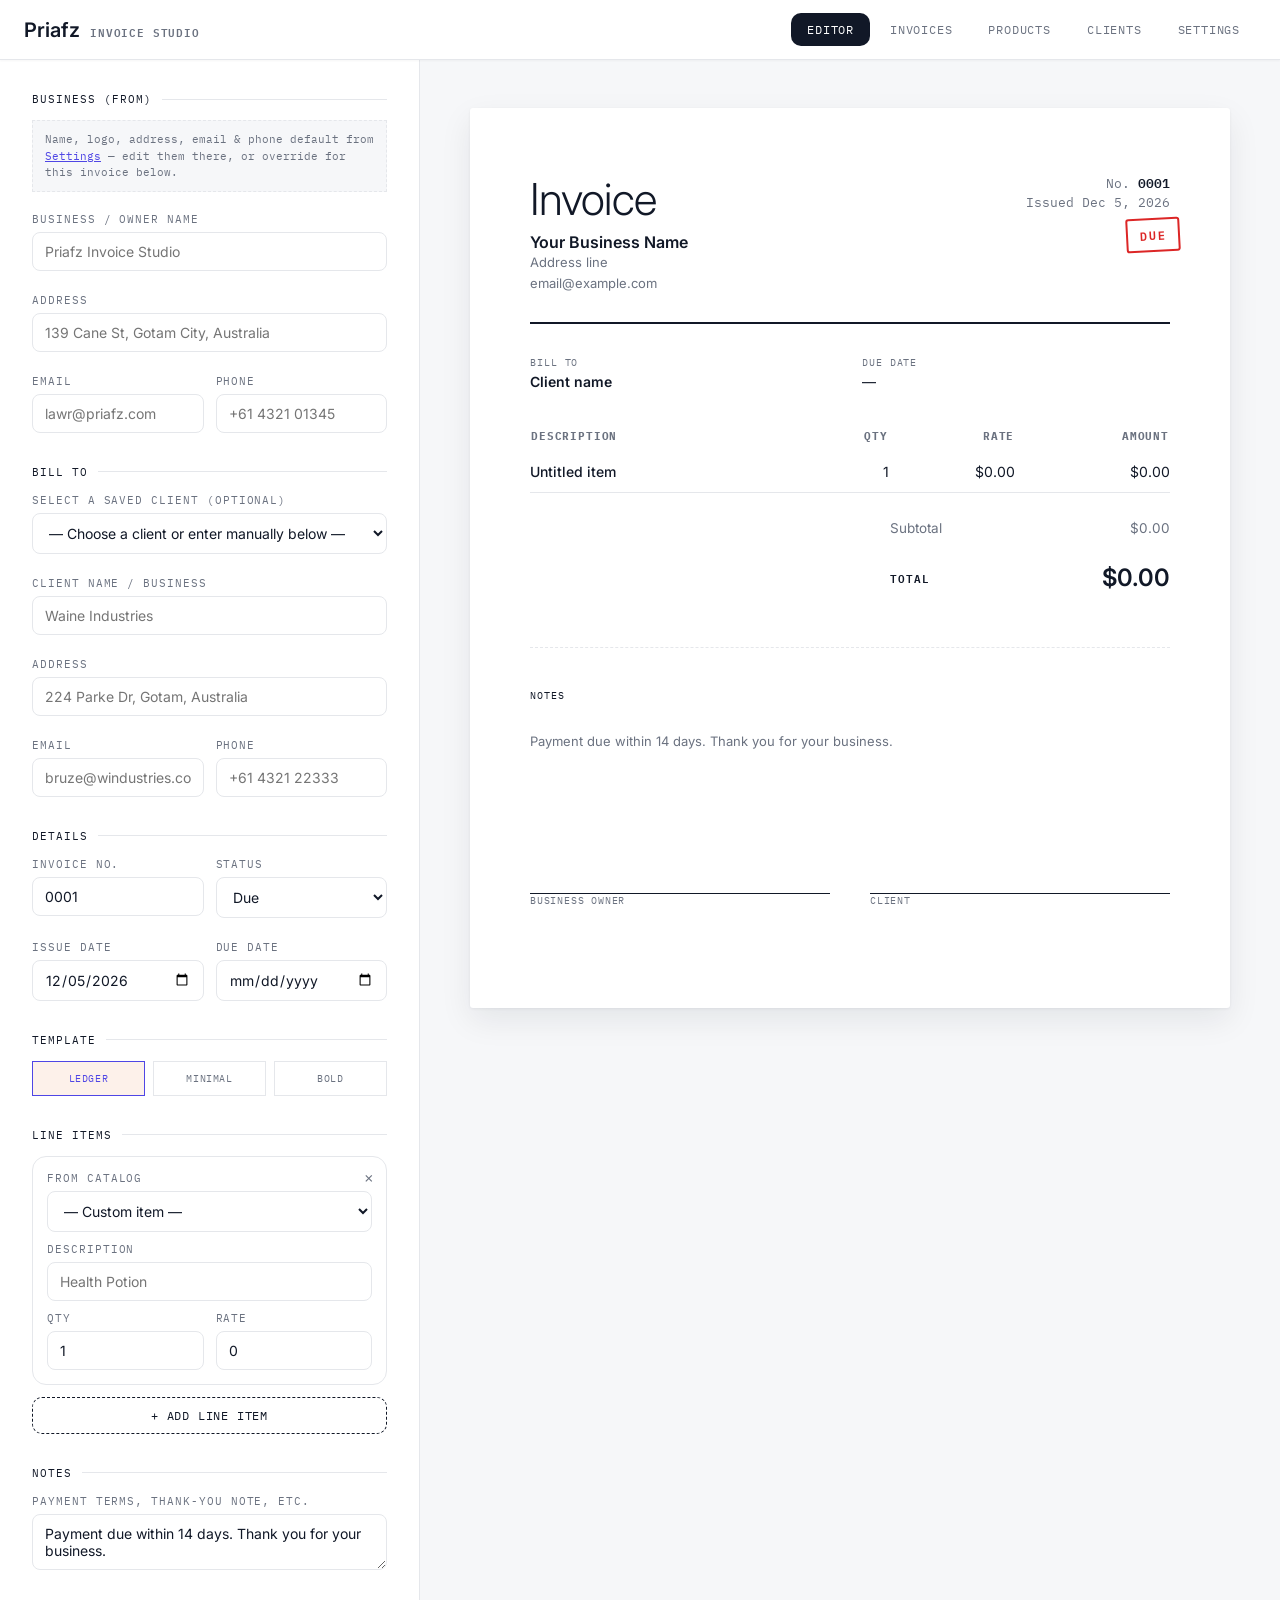
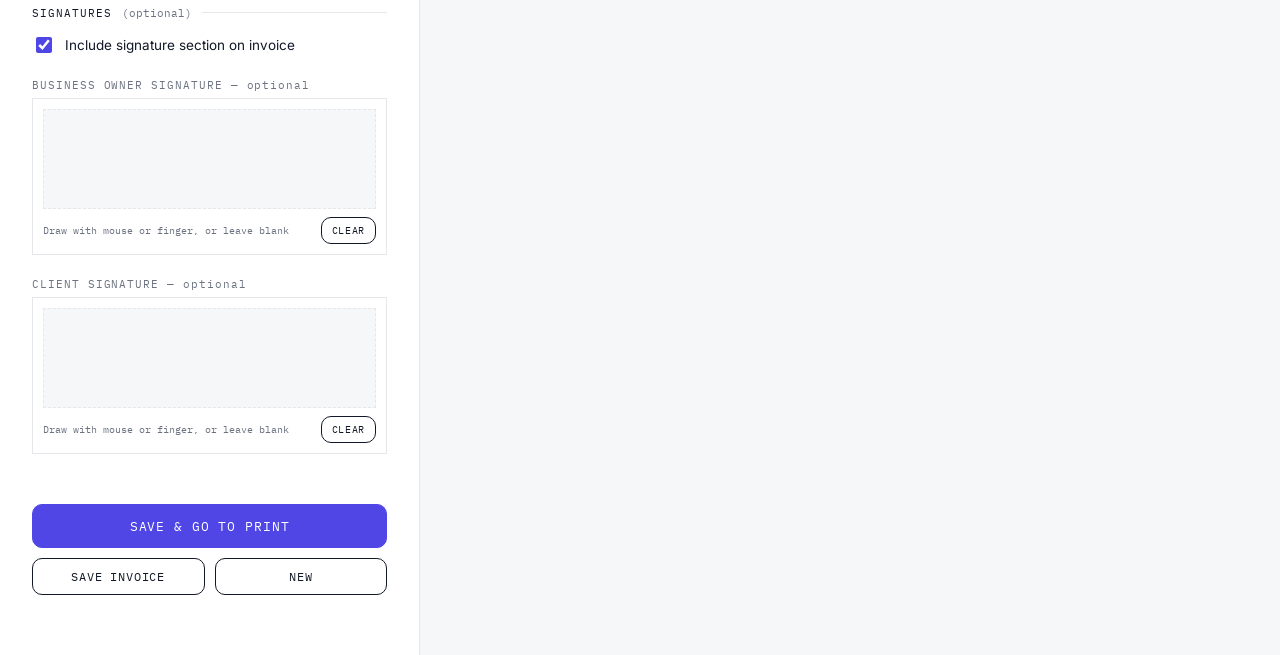
==== invoice.html @ 885a97b5 "initial commit" ====
<!DOCTYPE html>
<html lang="en">
<head>
<meta charset="UTF-8">
<meta name="viewport" content="width=device-width, initial-scale=1.0">
<title>Editor — Priafz Invoice Studio</title>
<link rel="preconnect" href="https://fonts.googleapis.com">
<link href="https://fonts.googleapis.com/css2?family=Fraunces:ital,opsz,wght@0,9..144,300;0,9..144,500;0,9..144,600;0,9..144,700;1,9..144,500&family=Caveat:wght@500;600&family=IBM+Plex+Mono:wght@400;500;600&family=Inter:wght@400;500;600&display=swap" rel="stylesheet">
<link rel="stylesheet" href="styles.css">
<link rel="manifest" href="manifest.json">
<meta name="theme-color" content="#4F46E5">
<meta name="mobile-web-app-capable" content="yes">
<meta name="apple-mobile-web-app-capable" content="yes">
<meta name="apple-mobile-web-app-status-bar-style" content="default">
<meta name="apple-mobile-web-app-title" content="Priafz">
<link rel="apple-touch-icon" href="icons/apple-touch-icon.png">
<link rel="icon" type="image/png" sizes="192x192" href="icons/icon-192.png">
</head>
<body data-page="invoice">

<div class="topnav">
  <div class="brand">Priafz <span class="mark">Invoice&nbsp;Studio</span></div>
  <nav>
    <a href="invoice.html" class="active">Editor</a>
    <a href="invoices.html">Invoices</a>
    <a href="products.html">Products</a>
    <a href="clients.html">Clients</a>
    <a href="settings.html">Settings</a>
  </nav>
</div>

<div class="app">
  <div class="control">

    <div class="section-label">Business (From)</div>
    <div class="settings-note">Name, logo, address, email &amp; phone default from <a href="settings.html">Settings</a> — edit them there, or override for this invoice below.</div>
    <div class="field-group">
      <label for="fromName">Business / owner name</label>
      <input id="fromName" placeholder="Priafz Invoice Studio">
    </div>
    <div class="field-group">
      <label for="fromAddress">Address</label>
      <input id="fromAddress" placeholder="139 Cane St, Gotam City, Australia">
    </div>
    <div class="field-row field-group">
      <div>
        <label for="fromEmail">Email</label>
        <input id="fromEmail" type="email" placeholder="lawr@priafz.com">
      </div>
      <div>
        <label for="fromPhone">Phone</label>
        <input id="fromPhone" type="tel" placeholder="+61 4321 01345">
      </div>
    </div>

    <div class="section-label">Bill To</div>
    <div class="field-group">
      <label for="clientSelect">Select a saved client (optional)</label>
      <select id="clientSelect">
        <option value="">— Choose a client or enter manually below —</option>
      </select>
    </div>
    <div class="field-group">
      <label for="toName">Client name / business</label>
      <input id="toName" placeholder="Waine Industries">
    </div>
    <div class="field-group">
      <label for="toAddress">Address</label>
      <input id="toAddress" placeholder="224 Parke Dr, Gotam, Australia">
    </div>
    <div class="field-row field-group">
      <div>
        <label for="toEmail">Email</label>
        <input id="toEmail" type="email" placeholder="bruze@windustries.com">
      </div>
      <div>
        <label for="toPhone">Phone</label>
        <input id="toPhone" type="tel" placeholder="+61 4321 22333">
      </div>
    </div>

    <div class="section-label">Details</div>
    <div class="field-group field-row">
      <div>
        <label for="invNum">Invoice No.</label>
        <input id="invNum" placeholder="0042">
      </div>
      <div>
        <label for="invStatus">Status</label>
        <select id="invStatus">
          <option value="blank">— Blank —</option>
          <option value="due">Due</option>
          <option value="paid">Paid</option>
        </select>
      </div>
    </div>
    <div class="field-group field-row">
      <div>
        <label for="invDate">Issue date</label>
        <input id="invDate" type="date">
      </div>
      <div>
        <label for="invDue">Due date</label>
        <input id="invDue" type="date">
      </div>
    </div>

    <div class="section-label">Template</div>
    <div class="field-group template-options" id="templateOptions">
      <div class="template-swatch" data-template="ledger">Ledger</div>
      <div class="template-swatch" data-template="minimal">Minimal</div>
      <div class="template-swatch" data-template="bold">Bold</div>
    </div>

    <div class="section-label">Line Items</div>
    <div id="lineItems"></div>
    <button class="btn btn-add" id="addLine" type="button">+ Add line item</button>

    <div class="section-label">Notes</div>
    <div class="field-group">
      <label for="invNotes">Payment terms, thank-you note, etc.</label>
      <textarea id="invNotes" placeholder="Payment due within 14 days. Thank you for your business."></textarea>
    </div>

    <div class="section-label">Signatures <span style="font-weight:400; text-transform:none; letter-spacing:0; color:var(--ink-soft);">(optional)</span></div>
    <div class="field-group">
      <label class="checkbox-label" for="showSignatures">
        <input type="checkbox" id="showSignatures" checked>
        <span>Include signature section on invoice</span>
      </label>
    </div>
    <div id="signatureFields">
      <div class="field-group">
        <label>Business owner signature <span style="text-transform:none; font-weight:400;">— optional</span></label>
        <div class="sig-pad-wrap">
          <canvas class="sig-pad" id="sigBusiness"></canvas>
          <div class="sig-actions">
            <span class="sig-hint">Draw with mouse or finger, or leave blank</span>
            <button class="btn btn-ghost btn-sm" type="button" data-clear-sig="sigBusiness">Clear</button>
          </div>
        </div>
      </div>
      <div class="field-group">
        <label>Client signature <span style="text-transform:none; font-weight:400;">— optional</span></label>
        <div class="sig-pad-wrap">
          <canvas class="sig-pad" id="sigClient"></canvas>
          <div class="sig-actions">
            <span class="sig-hint">Draw with mouse or finger, or leave blank</span>
            <button class="btn btn-ghost btn-sm" type="button" data-clear-sig="sigClient">Clear</button>
          </div>
        </div>
      </div>
    </div>

    <button class="btn btn-stamp" id="saveAndPrintBtn" type="button">Save &amp; go to print</button>

    <div class="action-row">
      <button class="btn" id="saveBtn" type="button">Save invoice</button>
      <button class="btn btn-ghost" id="newBtn" type="button">New</button>
    </div>
  </div>

  <div class="preview-wrap">
    <div class="sheet" id="sheet" data-template="ledger">
      <div class="sheet-head">
        <div class="head-left">
          <img class="logo-box" id="pLogo" alt="Logo">
          <div>
            <h2>Invoice</h2>
            <div class="from-name" id="pFromName">Your Business Name</div>
            <div class="from-meta" id="pFromMeta">Address line<br>email@example.com</div>
          </div>
        </div>
        <div class="stamp-box">
          <div class="num">No. <b id="pInvNum">0001</b></div>
          <div class="num" id="pInvDate">Issued —</div>
          <div class="status-stamp" id="pStatus">Due</div>
        </div>
      </div>

      <div class="sheet-body">
        <div class="meta-grid">
          <div>
            <div class="label">Bill to</div>
            <div class="value" id="pToName" style="font-weight:600; margin-bottom:2px;">Client name</div>
            <div class="value to-block" id="pToContact"></div>
          </div>
          <div>
            <div class="label">Due date</div>
            <div class="value" id="pDueDate">—</div>
          </div>
        </div>

        <table class="items">
          <thead>
            <tr>
              <th>Description</th>
              <th class="num">Qty</th>
              <th class="num">Rate</th>
              <th class="num">Amount</th>
            </tr>
          </thead>
          <tbody id="pItems"></tbody>
        </table>

        <div class="totals">
          <div class="totals-row"><span>Subtotal</span><span id="pSubtotal">$0.00</span></div>
          <div class="totals-row grand"><span>Total</span><span id="pTotal">$0.00</span></div>
        </div>

        <div class="notes-block" id="pNotesWrap">
          <div class="label">Notes</div>
          <div id="pNotes"></div>
        </div>

        <div class="sign-grid">
          <div class="sign-box">
            <img id="pSigBusiness" style="display:none;">
            <div class="placeholder" id="pSigBusinessPlaceholder"></div>
            <div class="sign-label">Business owner</div>
            <div class="sign-name" id="pSigBusinessName">&nbsp;</div>
          </div>
          <div class="sign-box">
            <img id="pSigClient" style="display:none;">
            <div class="placeholder" id="pSigClientPlaceholder"></div>
            <div class="sign-label">Client</div>
            <div class="sign-name" id="pSigClientName">&nbsp;</div>
          </div>
        </div>
      </div>

      <div class="footer-mark"></div>
    </div>
  </div>
</div>

<script src="app-common.js"></script>
<script src="app-editor.js"></script>
<script>
if ('serviceWorker' in navigator) {
  window.addEventListener('load', () => {
    navigator.serviceWorker.register('sw.js').catch(() => {});
  });
}
</script>
</body>
</html>
---- styles.css ----
/* ============================================
   Priafz Invoice Studio
   Compiled stylesheet (shared across all pages)
   ============================================ */
/* ---------- global: modal ---------- */
.modal-overlay{display:none; position:fixed; inset:0; background:rgba(17,24,39,0.45); align-items:center; justify-content:center; z-index:1000; padding:20px;}
.modal-overlay.open{display:flex;}
.modal-box{background:var(--paper, #FFFFFF); border-radius:14px; padding:28px; max-width:380px; width:100%; box-shadow:0 20px 50px rgba(17,24,39,0.25);}
.modal-box h3{font-family:'Inter',sans-serif; font-size:18px; font-weight:600; margin:0 0 10px; color:var(--ink, #111827);}
.modal-box p{font-size:13.5px; color:var(--ink-soft, #6B7280); line-height:1.6; margin:0 0 22px;}
.modal-actions{display:flex; gap:10px; justify-content:flex-end;}
.modal-actions .btn{flex:0 0 auto;}
.btn-danger{border:1.5px solid #DC2626 !important; background:#DC2626 !important; color:#FFFFFF !important;}
.btn-danger:hover{background:#B91C1C !important; border-color:#B91C1C !important;}
/* ---------- global: toast ---------- */
.app-toast{position:fixed; left:50%; bottom:28px; transform:translate(-50%, 16px); background:var(--ink, #111827); color:#FFFFFF; font-family:'Inter',sans-serif; font-size:13.5px; font-weight:500; padding:12px 20px; border-radius:10px; box-shadow:0 10px 30px rgba(17,24,39,0.25); opacity:0; pointer-events:none; transition:opacity .2s ease, transform .2s ease; z-index:2000; max-width:90vw;}
.app-toast.error{background:#DC2626;}
.app-toast.show{opacity:1; transform:translate(-50%, 0);}
@media (max-width: 600px){
.app-toast{bottom:16px; font-size:13px; padding:11px 16px;}
}
/* ---------- shared components (deduplicated across pages) ---------- */
body{background:var(--paper-dim); color:var(--ink); font-family:'Inter',sans-serif; min-height:100vh;}
.topnav{display:flex; align-items:center; justify-content:space-between; background:var(--paper); border-bottom:1px solid var(--line); box-shadow:0 1px 2px rgba(17,24,39,0.04); padding:0 24px; height:60px; position:sticky; top:0; z-index:50; flex-wrap:wrap; gap:10px;}
.topnav .brand{font-family:'Inter',sans-serif; font-weight:600; font-size:20px; display:flex; align-items:baseline; gap:10px;}
.topnav .brand .mark{font-family:'IBM Plex Mono',monospace; font-size:10.5px; color:var(--ink-soft); text-transform:uppercase; letter-spacing:0.08em;}
.topnav nav{display:flex; gap:4px;}
.topnav nav a{font-family:'IBM Plex Mono',monospace; font-size:11.5px; text-transform:uppercase; letter-spacing:0.07em; color:var(--ink-soft); text-decoration:none; padding:9px 16px; border-radius:var(--radius); transition:all .15s ease;}
.topnav nav a:hover{color:var(--ink); background:var(--paper-dim);}
.topnav nav a.active{color:var(--paper); background:var(--ink);}
.field-row > *{flex:1;}
.btn:hover{background:var(--ink); color:var(--paper);}
.btn-stamp:hover{background:#4338CA; border-color:#4338CA;}
.btn-ghost{border-color:var(--line); color:var(--ink-soft);}
.sig-actions{display:flex; justify-content:space-between; align-items:center; margin-top:8px;}
.sig-hint{font-family:'IBM Plex Mono',monospace; font-size:10px; color:var(--ink-soft);}
.logo-preview img{width:100%; height:100%; object-fit:contain;}
.preview-wrap{padding:48px; display:flex; justify-content:center; align-items:flex-start;}
.sheet{width:100%; max-width:760px; background:var(--paper); box-shadow: 0 1px 3px rgba(17,24,39,0.06), 0 12px 32px rgba(17,24,39,0.08); border-radius:3px; padding:64px 60px; position:relative; min-height:900px; overflow:hidden;}
.sheet[data-template="ledger"] .sheet-head{display:flex; justify-content:space-between; align-items:flex-start; border-bottom:2px solid var(--ink); padding-bottom:28px; margin-bottom:32px;}
.sheet[data-template="ledger"] .sheet-head h2{font-family:'Inter',sans-serif; font-weight:300; font-size:44px; letter-spacing:-0.02em; margin:0 0 6px;}
.sheet[data-template="ledger"] .status-stamp{display:inline-block; border:2.5px solid #DC2626; color:#DC2626; font-family:'IBM Plex Mono',monospace; font-weight:600; font-size:12px; letter-spacing:0.14em; text-transform:uppercase; padding:5px 12px; transform:rotate(-3deg); margin-top:10px; border-radius:3px;position: absolute; right: 50px; top: 100px;}
.sheet[data-template="ledger"] .status-stamp.paid{border-color:var(--teal); color:var(--teal);}
.sheet[data-template="ledger"] .status-stamp.blank{display:none;}
.sheet[data-template="minimal"]{padding:64px 64px;}
.sheet[data-template="minimal"] .sheet-head{display:flex; justify-content:space-between; align-items:flex-start; border-bottom:1px solid var(--line); padding-bottom:24px; margin-bottom:36px;}
.sheet[data-template="minimal"] .sheet-head h2{font-family:'Inter',sans-serif; font-weight:600; font-size:22px; letter-spacing:0.08em; text-transform:uppercase; margin:0 0 10px;}
.sheet[data-template="minimal"] .status-stamp{display:inline-block; border:none; color:#DC2626; font-family:'IBM Plex Mono',monospace; font-weight:600; font-size:11px; letter-spacing:0.1em; text-transform:uppercase; padding:4px 0; border-bottom:2px solid #DC2626;}
.sheet[data-template="minimal"] .status-stamp.paid{color:var(--teal); border-color:var(--teal);}
.sheet[data-template="minimal"] .status-stamp.blank{display:none;}
.sheet[data-template="minimal"] table.items thead th{border-bottom:1px solid var(--ink);}
.sheet[data-template="minimal"] .totals-row.grand{border-top:1px solid var(--ink);}
.sheet[data-template="bold"]{padding:0 0 60px;}
.sheet[data-template="bold"] .sheet-head{display:flex; justify-content:space-between; align-items:flex-start; background:var(--ink); color:var(--paper); padding:44px 56px; margin-bottom:36px;}
.sheet[data-template="bold"] .sheet-head h2{font-family:'Inter',sans-serif; font-weight:600; font-size:38px; letter-spacing:-0.01em; margin:0 0 6px; color:var(--paper);}
.sheet[data-template="bold"] .from-name{color:var(--paper);}
.sheet[data-template="bold"] .from-meta{color:#C7D2FE;}
.sheet[data-template="bold"] .stamp-box .num{color:#C7D2FE;}
.sheet[data-template="bold"] .stamp-box .num b{color:var(--paper);}
.sheet[data-template="bold"] .status-stamp{display:inline-block; background:#DC2626; color:var(--paper); border:none; font-family:'IBM Plex Mono',monospace; font-weight:600; font-size:11px; letter-spacing:0.1em; text-transform:uppercase; padding:6px 14px; margin-top:10px; border-radius:6px;}
.sheet[data-template="bold"] .status-stamp.paid{background:var(--teal);}
.sheet[data-template="bold"] .status-stamp.blank{display:none;}
.sheet[data-template="bold"] .sheet-body{padding:0 56px;}
.sheet[data-template="bold"] table.items thead th{border-bottom:2px solid var(--ink);}
.sheet[data-template="bold"] .totals-row.grand{color:var(--stamp);}
.from-name{font-family:'Inter',sans-serif; font-weight:600; font-size:16px;}
.head-left{display:flex; gap:14px; align-items:flex-start;}
.logo-box{width:54px; height:54px; flex-shrink:0; object-fit:contain; display:none;}
.logo-box.show{display:block;}
.stamp-box{text-align:right; font-family:'IBM Plex Mono',monospace;}
.stamp-box .num{font-size:13px; color:var(--ink-soft);}
.stamp-box .num b{color:var(--ink); font-weight:600;}
.meta-grid{display:grid; grid-template-columns:1fr 1fr; gap:24px; margin-bottom:36px;}
.meta-grid .label{font-family:'IBM Plex Mono',monospace; font-size:10px; text-transform:uppercase; letter-spacing:0.09em; color:var(--ink-soft); margin-bottom:4px;}
.meta-grid .value{font-size:14px;}
table.items{width:100%; border-collapse:collapse; margin-bottom:8px;}
table.items thead th{font-family:'IBM Plex Mono',monospace; font-size:10.5px; text-transform:uppercase; letter-spacing:0.08em; color:var(--ink-soft); text-align:left; padding-bottom:8px;}
table.items tbody td{padding:12px 0; border-bottom:1px solid var(--line); font-size:14px; vertical-align:top;}
.item-desc-name{font-weight:500;}
.totals{margin-left:auto; width:280px; margin-top:20px;}
.totals-row{display:flex; justify-content:space-between; font-size:13.5px; padding:7px 0; color:var(--ink-soft);}
.totals-row.grand{margin-top:6px; padding-top:14px; color:var(--ink); font-family:'Inter',sans-serif; font-size:24px; font-weight:600;}
.totals-row.grand span:first-child{font-family:'IBM Plex Mono',monospace; font-size:11px; text-transform:uppercase; letter-spacing:0.08em; align-self:center;}
.notes-block{margin-top:48px; padding-top:20px; border-top:1px dashed var(--line); font-size:13px; color:var(--ink-soft); white-space:pre-line; line-height:1.6;}
.notes-block .label{font-family:'IBM Plex Mono',monospace; font-size:10px; text-transform:uppercase; letter-spacing:0.09em; color:var(--ink); margin-bottom:6px;}
.sign-grid{display:grid; grid-template-columns:1fr 1fr; gap:40px; margin-top:56px;}
.sign-box{padding-top:8px;}
.sign-box img{max-height:56px; max-width:100%; margin-bottom:4px; display:block;}
.sign-box .placeholder{height:56px;}
.sign-box .sign-label{border-top:1px solid var(--ink); font-family:'IBM Plex Mono',monospace; font-size:10px; text-transform:uppercase; letter-spacing:0.08em; color:var(--ink-soft);}
.sign-box .sign-name{font-family:'Inter',sans-serif; font-size:14px; margin-top:2px;}
.footer-mark{position:absolute; bottom:28px; right:60px; font-family:'IBM Plex Mono',monospace; font-size:10px; color:var(--line); letter-spacing:0.08em;}
h1.page-title{font-family:'Inter',sans-serif; font-weight:300; font-size:36px; letter-spacing:-0.01em; margin:0 0 6px;}
.empty-state a{color:var(--stamp);}
.card h3::after{content:''; flex:1; height:1px; background:var(--line);}
.add-form{display:grid; grid-template-columns:1.4fr 1fr 0.9fr auto; gap:16px; align-items:end;}
.csv-toolbar{display:flex; gap:10px; margin-bottom:20px; justify-content:flex-end; flex-wrap:wrap;}
body[data-page="clients"] .add-form-clients{grid-template-columns:1fr 1fr;}
body[data-page="clients"] .add-form-clients .full{grid-column:1 / -1;}
table.catalog{width:100%; border-collapse:collapse;}
table.catalog thead th{font-family:'IBM Plex Mono',monospace; font-size:10px; text-transform:uppercase; letter-spacing:0.08em; color:var(--ink-soft); text-align:left; padding-bottom:10px; border-bottom:1.5px solid var(--ink);}
table.catalog thead th.num{text-align:right;}
table.catalog tbody td{padding:14px 8px 14px 0; border-bottom:1px solid var(--line); font-size:14px; vertical-align:top;}
table.catalog tbody td.num{text-align:right; font-family:'IBM Plex Mono',monospace; white-space:nowrap;}
table.catalog tbody td.actions-cell{text-align:right; white-space:nowrap;}
.p-name{font-weight:500;}
.p-desc{font-size:12px; color:var(--ink-soft); margin-top:3px;}
.icon-btn{background:none; border:none; cursor:pointer; font-family:'IBM Plex Mono',monospace; font-size:12px; color:var(--ink-soft); padding:4px 6px; text-decoration:none; display:inline-block;}
.icon-btn:hover{color:var(--ink);}
.icon-btn.danger:hover{color:var(--stamp);}
tr.editing td{padding-top:10px; padding-bottom:10px;}
tr.editing input{font-size:13.5px; padding:6px 2px;}
@media (max-width: 980px){
.sheet{padding:36px 24px;}
.sheet[data-template="bold"] .sheet-head{padding:32px 24px;}
.sheet[data-template="bold"] .sheet-body{padding:0 24px;}
.sheet-head{flex-direction:column; gap:20px;}
.stamp-box{text-align:left;}
.meta-grid{grid-template-columns:1fr;}
.sign-grid{grid-template-columns:1fr 1fr;}
.preview-wrap{padding:24px 16px;}
}
@media (max-width: 640px){
.topnav nav a{padding:8px 12px; font-size:10.5px; white-space:nowrap;}
.sheet{padding:28px 18px;}
.sheet-head h2{font-size:32px !important;}
}
@media (max-width: 600px){
.topnav{padding:8px 16px; height:auto; min-height:56px;}
.topnav nav{width:100%; overflow-x:auto; -webkit-overflow-scrolling:touch;}
.topnav nav a{padding:9px 10px; font-size:10.5px; white-space:nowrap;}
.wrap{padding:28px 16px 60px;}
.card{padding:20px; border-radius:12px;}
}
@media (max-width: 720px){
.add-form{grid-template-columns:1fr 1fr;}
.add-form .full{grid-column:1 / -1;}
}
@media (max-width: 600px){
body[data-page="clients"] .add-form-clients{grid-template-columns:1fr;}
}
/* ---------- invoice.html ---------- */
:root{--paper:#FFFFFF; --paper-dim:#F6F7F9; --ink:#111827; --ink-soft:#6B7280; --line:#E5E7EB; --stamp:#4F46E5; --teal:#059669; --radius:10px;}
*{box-sizing:border-box;}
html,body{margin:0;padding:0;}
::selection{background:var(--stamp);color:var(--paper);}
body[data-page="invoice"] .app{display:grid; grid-template-columns: 420px 1fr; min-height:calc(100vh - 60px);}
@media (max-width: 980px){
body[data-page="invoice"] .app{grid-template-columns: 1fr;}
}
body[data-page="invoice"] .control{background:var(--paper); border-right:1px solid var(--line); padding:32px 32px 60px; overflow-y:auto;}
@media (max-width: 980px){
body[data-page="invoice"] .control{max-height:none; overflow-y:visible; border-right:none; border-bottom:1px solid var(--line); padding:24px 20px 40px;}
}
body[data-page="invoice"] .field-group{margin-bottom:22px;}
body[data-page="invoice"] .field-row{display:flex; gap:12px;}
body[data-page="invoice"] label{display:block; font-family:'IBM Plex Mono',monospace; font-size:10.5px; text-transform:uppercase; letter-spacing:0.09em; color:var(--ink-soft); margin-bottom:6px;}
body[data-page="invoice"] input, body[data-page="invoice"] textarea, body[data-page="invoice"] select{width:100%; font-family:'Inter',sans-serif; font-size:14px; color:var(--ink); background:var(--paper); border:1px solid var(--line); border-radius:8px; padding:10px 12px; outline:none; transition:border-color .15s ease, box-shadow .15s ease;}
body[data-page="invoice"] select{cursor:pointer;}
body[data-page="invoice"] input:focus, body[data-page="invoice"] textarea:focus, body[data-page="invoice"] select:focus{border-color:var(--stamp); box-shadow:0 0 0 3px rgba(79,70,229,0.12);}
body[data-page="invoice"] textarea{resize:vertical; min-height:44px; font-family:'Inter',sans-serif;}
body[data-page="invoice"] .checkbox-label{display:flex; align-items:center; gap:10px; cursor:pointer; font-family:'Inter',sans-serif; font-size:13.5px; color:var(--ink); text-transform:none; letter-spacing:normal;}
body[data-page="invoice"] .checkbox-label input[type="checkbox"]{width:16px; height:16px; accent-color:var(--stamp); cursor:pointer; flex-shrink:0;}
body[data-page="invoice"] #signatureFields{transition:opacity .15s ease;}
body[data-page="invoice"] #signatureFields.hidden-section{display:none;}
body[data-page="invoice"] .section-label{font-family:'IBM Plex Mono',monospace; font-size:11px; text-transform:uppercase; letter-spacing:0.09em; color:var(--ink); margin:32px 0 14px; display:flex; align-items:center; gap:10px;}
body[data-page="invoice"] .section-label:first-child{margin-top:0;}
body[data-page="invoice"] .section-label::after{content:''; flex:1; height:1px; background:var(--line);}
body[data-page="invoice"] .line-item{border:1px solid var(--line); border-radius:14px; padding:14px; margin-bottom:10px; position:relative; background:var(--paper);}
body[data-page="invoice"] .line-item .field-row{margin-bottom:10px;}
body[data-page="invoice"] .line-item .field-row:last-child{margin-bottom:0;}
body[data-page="invoice"] .remove-line{position:absolute; top:8px; right:8px; background:none; border:none; color:var(--ink-soft); font-size:16px; cursor:pointer; line-height:1; padding:4px; font-family:'IBM Plex Mono',monospace;}
body[data-page="invoice"] .remove-line:hover{color:var(--stamp);}
body[data-page="invoice"] .btn{font-family:'IBM Plex Mono',monospace; font-size:11.5px; text-transform:uppercase; letter-spacing:0.07em; padding:10px 16px; border:1.5px solid var(--ink); background:transparent; color:var(--ink); cursor:pointer; transition:all .15s ease; border-radius:var(--radius);}
body[data-page="invoice"] .btn-add{width:100%; border-style:dashed; margin-top:2px;}
body[data-page="invoice"] .btn-stamp{background:var(--stamp); border-color:var(--stamp); color:var(--paper); width:100%; padding:13px; font-size:12.5px; margin-top:28px;}
body[data-page="invoice"] .btn-ghost:hover{background:var(--ink-soft); border-color:var(--ink-soft);}
body[data-page="invoice"] .btn-sm{padding:6px 10px; font-size:10px;}
body[data-page="invoice"] .action-row{display:flex; gap:10px; margin-top:10px;}
body[data-page="invoice"] .action-row .btn{flex:1;}
body[data-page="invoice"] .saved-list{display:flex; flex-direction:column; gap:6px; max-height:260px; overflow-y:auto;}
body[data-page="invoice"] .saved-item{display:flex; justify-content:space-between; align-items:center; padding:9px 10px; border:1px solid var(--line); border-radius:14px; font-family:'IBM Plex Mono',monospace; font-size:12px; cursor:pointer; background:var(--paper); gap:8px;}
body[data-page="invoice"] .saved-item:hover{border-color:var(--ink);}
body[data-page="invoice"] .saved-item .del, body[data-page="invoice"] .saved-item .print-link{color:var(--ink-soft); cursor:pointer; padding:0 4px; white-space:nowrap;}
body[data-page="invoice"] .saved-item .del:hover{color:var(--stamp);}
body[data-page="invoice"] .saved-item .print-link:hover{color:var(--ink);}
body[data-page="invoice"] .saved-item .meta{color:var(--ink-soft); font-size:11px; display:flex; align-items:center; gap:8px; white-space:nowrap;}
body[data-page="invoice"] .empty-note{font-family:'IBM Plex Mono',monospace; font-size:11.5px; color:var(--ink-soft); font-style:italic;}
/* signature pads */
body[data-page="invoice"] .sig-pad-wrap{border:1px solid var(--line); background:var(--paper); padding:10px;}
body[data-page="invoice"] canvas.sig-pad{width:100%; height:100px; background:var(--paper-dim); border:1px dashed var(--line); display:block; touch-action:none; cursor:crosshair;}
/* template & logo controls */
body[data-page="invoice"] .template-options{display:flex; gap:8px;}
body[data-page="invoice"] .template-swatch{flex:1; border:1.5px solid var(--line); padding:10px 6px; text-align:center; font-family:'IBM Plex Mono',monospace; font-size:10px; text-transform:uppercase; letter-spacing:0.06em; cursor:pointer; color:var(--ink-soft); background:var(--paper);}
body[data-page="invoice"] .template-swatch.active{border-color:var(--stamp); color:var(--stamp); background:#fdf1ea;}
body[data-page="invoice"] .logo-upload-row{display:flex; align-items:center; gap:12px;}
body[data-page="invoice"] .logo-preview{width:56px; height:56px; border:1px solid var(--line); background:var(--paper-dim); display:flex; align-items:center; justify-content:center; overflow:hidden; font-family:'IBM Plex Mono',monospace; font-size:9px; color:var(--ink-soft); text-align:center; flex-shrink:0;}
body[data-page="invoice"] .settings-note{font-family:'IBM Plex Mono',monospace; font-size:11px; color:var(--ink-soft); background:var(--paper-dim); border:1px dashed var(--line); padding:10px 12px; margin-bottom:20px; line-height:1.5;}
body[data-page="invoice"] .settings-note a{color:var(--stamp);}
/* ===== Template: Ledger (default) ===== */
/* ===== Template: Minimal ===== */
/* ===== Template: Bold ===== */
/* shared preview internals */
body[data-page="invoice"] .from-meta, body[data-page="invoice"] .to-block{font-size:13px; color:var(--ink-soft); line-height:1.6;}
body[data-page="invoice"] table.items thead th.num, body[data-page="invoice"] table.items td.num{text-align:right;}
@media (max-width: 640px){
body[data-page="invoice"] .topnav{padding:0 16px; height:auto; min-height:56px; padding-top:8px; padding-bottom:8px;}
body[data-page="invoice"] .topnav nav{width:100%; justify-content:flex-start; overflow-x:auto; -webkit-overflow-scrolling:touch;}
body[data-page="invoice"] .field-row{flex-direction:column; gap:16px;}
body[data-page="invoice"] .action-row{flex-direction:column;}
}
::-webkit-scrollbar{width:8px;}
::-webkit-scrollbar-track{background:transparent;}
::-webkit-scrollbar-thumb{background:var(--line); border-radius:4px;}
:focus-visible{outline:2px solid var(--stamp); outline-offset:2px;}
@media (prefers-reduced-motion: reduce){
*{transition:none !important;}
}
/* ---------- invoices.html ---------- */
body[data-page="invoices"] .wrap{max-width:900px; margin:0 auto; padding:48px 32px 80px;}
body[data-page="invoices"] .page-top{display:flex; align-items:flex-end; justify-content:space-between; margin-bottom:28px; gap:20px; flex-wrap:wrap;}
body[data-page="invoices"] .page-top .action-row{display:flex; gap:10px; margin:0;}
body[data-page="invoices"] .page-sub{font-family:'IBM Plex Mono',monospace; font-size:12px; color:var(--ink-soft); text-transform:uppercase; letter-spacing:0.08em;}
body[data-page="invoices"] .btn{font-family:'IBM Plex Mono',monospace; font-size:11.5px; text-transform:uppercase; letter-spacing:0.07em; padding:11px 18px; border:1.5px solid var(--ink); background:transparent; color:var(--ink); cursor:pointer; transition:all .15s ease; border-radius:var(--radius); text-decoration:none; display:inline-block;}
body[data-page="invoices"] .btn-stamp{background:var(--stamp); border-color:var(--stamp); color:var(--paper);}
body[data-page="invoices"] .btn-sm{padding:6px 12px; font-size:10.5px;}
body[data-page="invoices"] .btn-ghost:hover{background:var(--ink-soft); border-color:var(--ink-soft); color:var(--paper);}
body[data-page="invoices"] .search-row{margin-bottom:20px;}
body[data-page="invoices"] input#searchInput{width:100%; max-width:340px; font-family:'Inter',sans-serif; font-size:13.5px; color:var(--ink); background:var(--paper); border:1px solid var(--line); border-radius:8px; padding:10px 12px; outline:none; transition:border-color .15s ease, box-shadow .15s ease;}
body[data-page="invoices"] input#searchInput:focus{border-color:var(--stamp); box-shadow:0 0 0 3px rgba(79,70,229,0.12);}
body[data-page="invoices"] table.invoices{width:100%; border-collapse:separate; border-spacing:0; background:var(--paper); border:1px solid var(--line); border-radius:3px; overflow:hidden; box-shadow:0 1px 3px rgba(17,24,39,0.05);}
body[data-page="invoices"] table.invoices thead th{font-family:'IBM Plex Mono',monospace; font-size:10px; text-transform:uppercase; letter-spacing:0.08em; color:var(--ink-soft); text-align:left; padding:14px 16px; border-bottom:2px solid var(--ink);}
body[data-page="invoices"] table.invoices thead th.num{text-align:right;}
body[data-page="invoices"] table.invoices tbody td{padding:14px 16px; border-bottom:1px solid var(--line); font-size:13.5px; vertical-align:middle;}
body[data-page="invoices"] table.invoices tbody tr:last-child td{border-bottom:none;}
body[data-page="invoices"] table.invoices tbody tr:hover{background:var(--paper-dim);}
body[data-page="invoices"] table.invoices td.num{text-align:right; font-family:'IBM Plex Mono',monospace;}
body[data-page="invoices"] .inv-num{font-family:'IBM Plex Mono',monospace; color:var(--ink-soft); font-size:12px;}
body[data-page="invoices"] .inv-client{font-weight:500;}
body[data-page="invoices"] .status-pill{display:inline-block; font-family:'IBM Plex Mono',monospace; font-size:10px; text-transform:uppercase; letter-spacing:0.07em; padding:4px 10px; border-radius:20px; border:1px solid var(--line); color:var(--ink-soft);}
body[data-page="invoices"] .status-pill.due{border-color:#DC2626; color:#DC2626;}
body[data-page="invoices"] .status-pill.paid{border-color:var(--teal); color:var(--teal);}
body[data-page="invoices"] .status-pill.blank{opacity:0.5;}
body[data-page="invoices"] .row-actions{display:flex; gap:8px; justify-content:flex-end; flex-wrap:wrap;}
body[data-page="invoices"] .empty-state{max-width:420px; margin:60px auto; text-align:center; font-family:'IBM Plex Mono',monospace; color:var(--ink-soft); font-size:13px; line-height:1.7;}
@media (max-width: 760px){
body[data-page="invoices"] .page-top{flex-direction:column; align-items:flex-start;}
body[data-page="invoices"] .page-top .action-row{width:100%; flex-wrap:wrap;}
body[data-page="invoices"] .page-top .btn{width:100%; text-align:center;}
body[data-page="invoices"] .wrap{padding:32px 16px 60px;}
body[data-page="invoices"] table.invoices thead{display:none;}
body[data-page="invoices"] table.invoices, body[data-page="invoices"] table.invoices tbody, body[data-page="invoices"] table.invoices tr, body[data-page="invoices"] table.invoices td{display:block; width:100%;}
body[data-page="invoices"] table.invoices tbody tr{padding:14px 16px; border-bottom:1px solid var(--line);}
body[data-page="invoices"] table.invoices tbody td{padding:4px 0; border-bottom:none;}
body[data-page="invoices"] table.invoices td.num{text-align:left;}
body[data-page="invoices"] .row-actions{justify-content:flex-start; margin-top:8px;}
}
@media (max-width: 640px){
body[data-page="invoices"] .topnav{padding:8px 16px; height:auto; min-height:56px;}
body[data-page="invoices"] .topnav nav{width:100%; overflow-x:auto; -webkit-overflow-scrolling:touch;}
body[data-page="invoices"] .topnav nav a{padding:8px 12px; font-size:10.5px; white-space:nowrap;}
}
/* ---------- print.html ---------- */
body[data-page="print"] .toolbar{display:flex; align-items:center; justify-content:center; gap:14px; padding:20px 32px; background:var(--paper); border-bottom:1px solid var(--line);}
body[data-page="print"] select#invoiceSelect{font-family:'IBM Plex Mono',monospace; font-size:12px; color:var(--ink); background:var(--paper); border:1px solid var(--line); border-radius:8px; padding:9px 12px; outline:none; min-width:260px; cursor:pointer; transition:border-color .15s ease, box-shadow .15s ease;}
body[data-page="print"] select#invoiceSelect:focus{border-color:var(--stamp); box-shadow:0 0 0 3px rgba(79,70,229,0.12);}
body[data-page="print"] .btn{font-family:'IBM Plex Mono',monospace; font-size:11.5px; text-transform:uppercase; letter-spacing:0.07em; padding:10px 18px; border:1.5px solid var(--ink); background:transparent; color:var(--ink); cursor:pointer; transition:all .15s ease; border-radius:var(--radius);}
body[data-page="print"] .btn-stamp{background:var(--stamp); border-color:var(--stamp); color:var(--paper);}
body[data-page="print"] .from-meta, body[data-page="print"] .to-block{font-size:13px; color:var(--ink-soft); line-height:1.6;}
body[data-page="print"] table.items thead th.num, body[data-page="print"] table.items td.num{text-align:right;}
body[data-page="print"] .empty-state{max-width:420px; margin:80px auto; text-align:center; font-family:'IBM Plex Mono',monospace; color:var(--ink-soft); font-size:13px; line-height:1.7;}
@media print{
body[data-page="print"] .topnav, body[data-page="print"] .toolbar{display:none !important;}
body[data-page="print"] .preview-wrap{padding:0;}
body[data-page="print"] .sheet{box-shadow:none; border-radius:0; max-width:100%;}
body[data-page="print"]{background:var(--paper);}
}
@media (max-width: 980px){
body[data-page="print"] .toolbar{flex-direction:column; gap:10px;}
body[data-page="print"] select#invoiceSelect{width:100%;}
}
@media (max-width: 640px){
body[data-page="print"] .topnav{padding:8px 16px; height:auto; min-height:56px;}
body[data-page="print"] .topnav nav{width:100%; overflow-x:auto; -webkit-overflow-scrolling:touch;}
}
/* ---------- settings.html ---------- */
body[data-page="settings"] .wrap{max-width:600px; margin:0 auto; padding:56px 32px 80px;}
body[data-page="settings"] .page-sub{font-family:'IBM Plex Mono',monospace; font-size:12px; color:var(--ink-soft); margin-bottom:40px; text-transform:uppercase; letter-spacing:0.08em;}
body[data-page="settings"] .card{background:var(--paper); border:1px solid var(--line); border-radius:3px; padding:36px; margin-bottom:24px; box-shadow:0 1px 3px rgba(17,24,39,0.05);}
body[data-page="settings"] .card h3{font-family:'IBM Plex Mono',monospace; font-size:11px; text-transform:uppercase; letter-spacing:0.09em; color:var(--ink); margin:0 0 24px; display:flex; align-items:center; gap:10px;}
body[data-page="settings"] .field-group{margin-bottom:26px;}
body[data-page="settings"] .field-group:last-child{margin-bottom:0;}
body[data-page="settings"] .field-row{display:flex; gap:16px;}
body[data-page="settings"] .field-row > *{flex:1; min-width:0;}
body[data-page="settings"] label{display:block; font-family:'IBM Plex Mono',monospace; font-size:10.5px; text-transform:uppercase; letter-spacing:0.09em; color:var(--ink-soft); margin-bottom:7px;}
body[data-page="settings"] .hint{font-size:12px; color:var(--ink-soft); margin-top:6px;}
body[data-page="settings"] input{width:100%; font-family:'Inter',sans-serif; font-size:15px; color:var(--ink); background:var(--paper); border:1px solid var(--line); border-radius:8px; padding:11px 12px; outline:none; transition:border-color .15s ease, box-shadow .15s ease;}
body[data-page="settings"] input:focus{border-color:var(--stamp); box-shadow:0 0 0 3px rgba(79,70,229,0.12);}
body[data-page="settings"] input#currency{max-width:100px;}
body[data-page="settings"] .btn{font-family:'IBM Plex Mono',monospace; font-size:11.5px; text-transform:uppercase; letter-spacing:0.07em; padding:12px 20px; border:1.5px solid var(--ink); background:transparent; color:var(--ink); cursor:pointer; transition:all .15s ease; border-radius:var(--radius);}
body[data-page="settings"] .btn-sm{padding:8px 14px; font-size:10.5px;}
body[data-page="settings"] .btn-stamp{background:var(--stamp); border-color:var(--stamp); color:var(--paper);}
body[data-page="settings"] .btn-ghost{border-color:var(--line); color:var(--ink-soft);}
body[data-page="settings"] .btn-ghost:hover{background:var(--ink-soft); border-color:var(--ink-soft);}
body[data-page="settings"] .actions{display:flex; align-items:center; gap:14px; margin-top:36px;}
body[data-page="settings"] .logo-row{display:flex; align-items:center; gap:18px;}
body[data-page="settings"] .logo-preview{width:84px; height:84px; border:1px solid var(--line); background:var(--paper-dim); display:flex; align-items:center; justify-content:center; overflow:hidden; font-family:'IBM Plex Mono',monospace; font-size:9px; color:var(--ink-soft); text-align:center; flex-shrink:0; padding:6px;}
body[data-page="settings"] .logo-actions{display:flex; gap:10px; flex-wrap:wrap;}
body[data-page="settings"] .sig-pad-wrap{border:1px solid var(--line); background:var(--paper-dim); padding:10px;}
body[data-page="settings"] canvas.sig-pad{width:100%; height:120px; background:var(--paper); border:1px dashed var(--line); display:block; touch-action:none; cursor:crosshair;}
@media (max-width: 600px){
body[data-page="settings"] .logo-row{flex-direction:column; align-items:flex-start;}
body[data-page="settings"] .actions{flex-direction:column; align-items:stretch;}
}
/* ---------- products.html ---------- */
body[data-page="products"] .wrap{max-width:900px; margin:0 auto; padding:56px 32px 80px;}
body[data-page="products"] .page-sub{font-family:'IBM Plex Mono',monospace; font-size:12px; color:var(--ink-soft); margin-bottom:40px; text-transform:uppercase; letter-spacing:0.08em;}
body[data-page="products"] .card{background:var(--paper); border:1px solid var(--line); border-radius:3px; padding:32px; margin-bottom:28px; box-shadow:0 1px 3px rgba(17,24,39,0.05);}
body[data-page="products"] .card h3{font-family:'IBM Plex Mono',monospace; font-size:11px; text-transform:uppercase; letter-spacing:0.09em; color:var(--ink); margin:0 0 22px; display:flex; align-items:center; gap:10px;}
body[data-page="products"] .field-group{margin-bottom:0;}
body[data-page="products"] label{display:block; font-family:'IBM Plex Mono',monospace; font-size:10.5px; text-transform:uppercase; letter-spacing:0.09em; color:var(--ink-soft); margin-bottom:7px;}
body[data-page="products"] input, body[data-page="products"] textarea{width:100%; font-family:'Inter',sans-serif; font-size:14.5px; color:var(--ink); background:transparent; border:none; border-bottom:1.5px solid var(--line); padding:9px 2px; outline:none; transition:border-color .15s ease;}
body[data-page="products"] input:focus, body[data-page="products"] textarea:focus{border-bottom-color:var(--stamp);}
body[data-page="products"] textarea{resize:vertical; min-height:40px;}
body[data-page="products"] .btn{font-family:'IBM Plex Mono',monospace; font-size:11.5px; text-transform:uppercase; letter-spacing:0.07em; padding:10px 18px; border:1.5px solid var(--ink); background:transparent; color:var(--ink); cursor:pointer; transition:all .15s ease; border-radius:var(--radius); white-space:nowrap;}
body[data-page="products"] .btn-sm{padding:7px 12px; font-size:10.5px;}
body[data-page="products"] .btn-stamp{background:var(--stamp); border-color:var(--stamp); color:var(--paper);}
body[data-page="products"] .btn-ghost:hover{background:var(--ink-soft); border-color:var(--ink-soft);}
body[data-page="products"] .row-actions{display:flex; gap:8px; justify-content:flex-end;}
body[data-page="products"] .empty-note{font-family:'IBM Plex Mono',monospace; font-size:11.5px; color:var(--ink-soft); font-style:italic; padding:20px 0;}
/* ---------- clients.html ---------- */
body[data-page="clients"] .wrap{max-width:900px; margin:0 auto; padding:56px 32px 80px;}
body[data-page="clients"] .page-sub{font-family:'IBM Plex Mono',monospace; font-size:12px; color:var(--ink-soft); margin-bottom:40px; text-transform:uppercase; letter-spacing:0.08em;}
body[data-page="clients"] .card{background:var(--paper); border:1px solid var(--line); border-radius:3px; padding:32px; margin-bottom:28px; box-shadow:0 1px 3px rgba(17,24,39,0.05);}
body[data-page="clients"] .card h3{font-family:'IBM Plex Mono',monospace; font-size:11px; text-transform:uppercase; letter-spacing:0.09em; color:var(--ink); margin:0 0 22px; display:flex; align-items:center; gap:10px;}
body[data-page="clients"] .field-group{margin-bottom:0;}
body[data-page="clients"] label{display:block; font-family:'IBM Plex Mono',monospace; font-size:10.5px; text-transform:uppercase; letter-spacing:0.09em; color:var(--ink-soft); margin-bottom:7px;}
body[data-page="clients"] input, body[data-page="clients"] textarea{width:100%; font-family:'Inter',sans-serif; font-size:14.5px; color:var(--ink); background:transparent; border:none; border-bottom:1.5px solid var(--line); padding:9px 2px; outline:none; transition:border-color .15s ease;}
body[data-page="clients"] input:focus, body[data-page="clients"] textarea:focus{border-bottom-color:var(--stamp);}
body[data-page="clients"] textarea{resize:vertical; min-height:40px;}
body[data-page="clients"] .btn{font-family:'IBM Plex Mono',monospace; font-size:11.5px; text-transform:uppercase; letter-spacing:0.07em; padding:10px 18px; border:1.5px solid var(--ink); background:transparent; color:var(--ink); cursor:pointer; transition:all .15s ease; border-radius:var(--radius); white-space:nowrap;}
body[data-page="clients"] .btn-sm{padding:7px 12px; font-size:10.5px;}
body[data-page="clients"] .btn-stamp{background:var(--stamp); border-color:var(--stamp); color:var(--paper);}
body[data-page="clients"] .btn-ghost:hover{background:var(--ink-soft); border-color:var(--ink-soft);}
body[data-page="clients"] .row-actions{display:flex; gap:8px; justify-content:flex-end;}
body[data-page="clients"] .empty-note{font-family:'IBM Plex Mono',monospace; font-size:11.5px; color:var(--ink-soft); font-style:italic; padding:20px 0;}
@media (max-width: 600px){
body[data-page="clients"] .page-top{display:flex; align-items:flex-end; justify-content:space-between; margin-bottom:28px; gap:20px; flex-wrap:wrap;}
body[data-page="clients"] .page-top .action-row{margin:0;}
body[data-page="clients"] h1.page-title{margin-bottom:0;}
@media (max-width: 640px){
body[data-page="clients"] .page-top{flex-direction:column; align-items:flex-start;}
body[data-page="clients"] .page-top .action-row{width:100%;}
body[data-page="clients"] .page-top .action-row .btn{flex:1;}
}
}
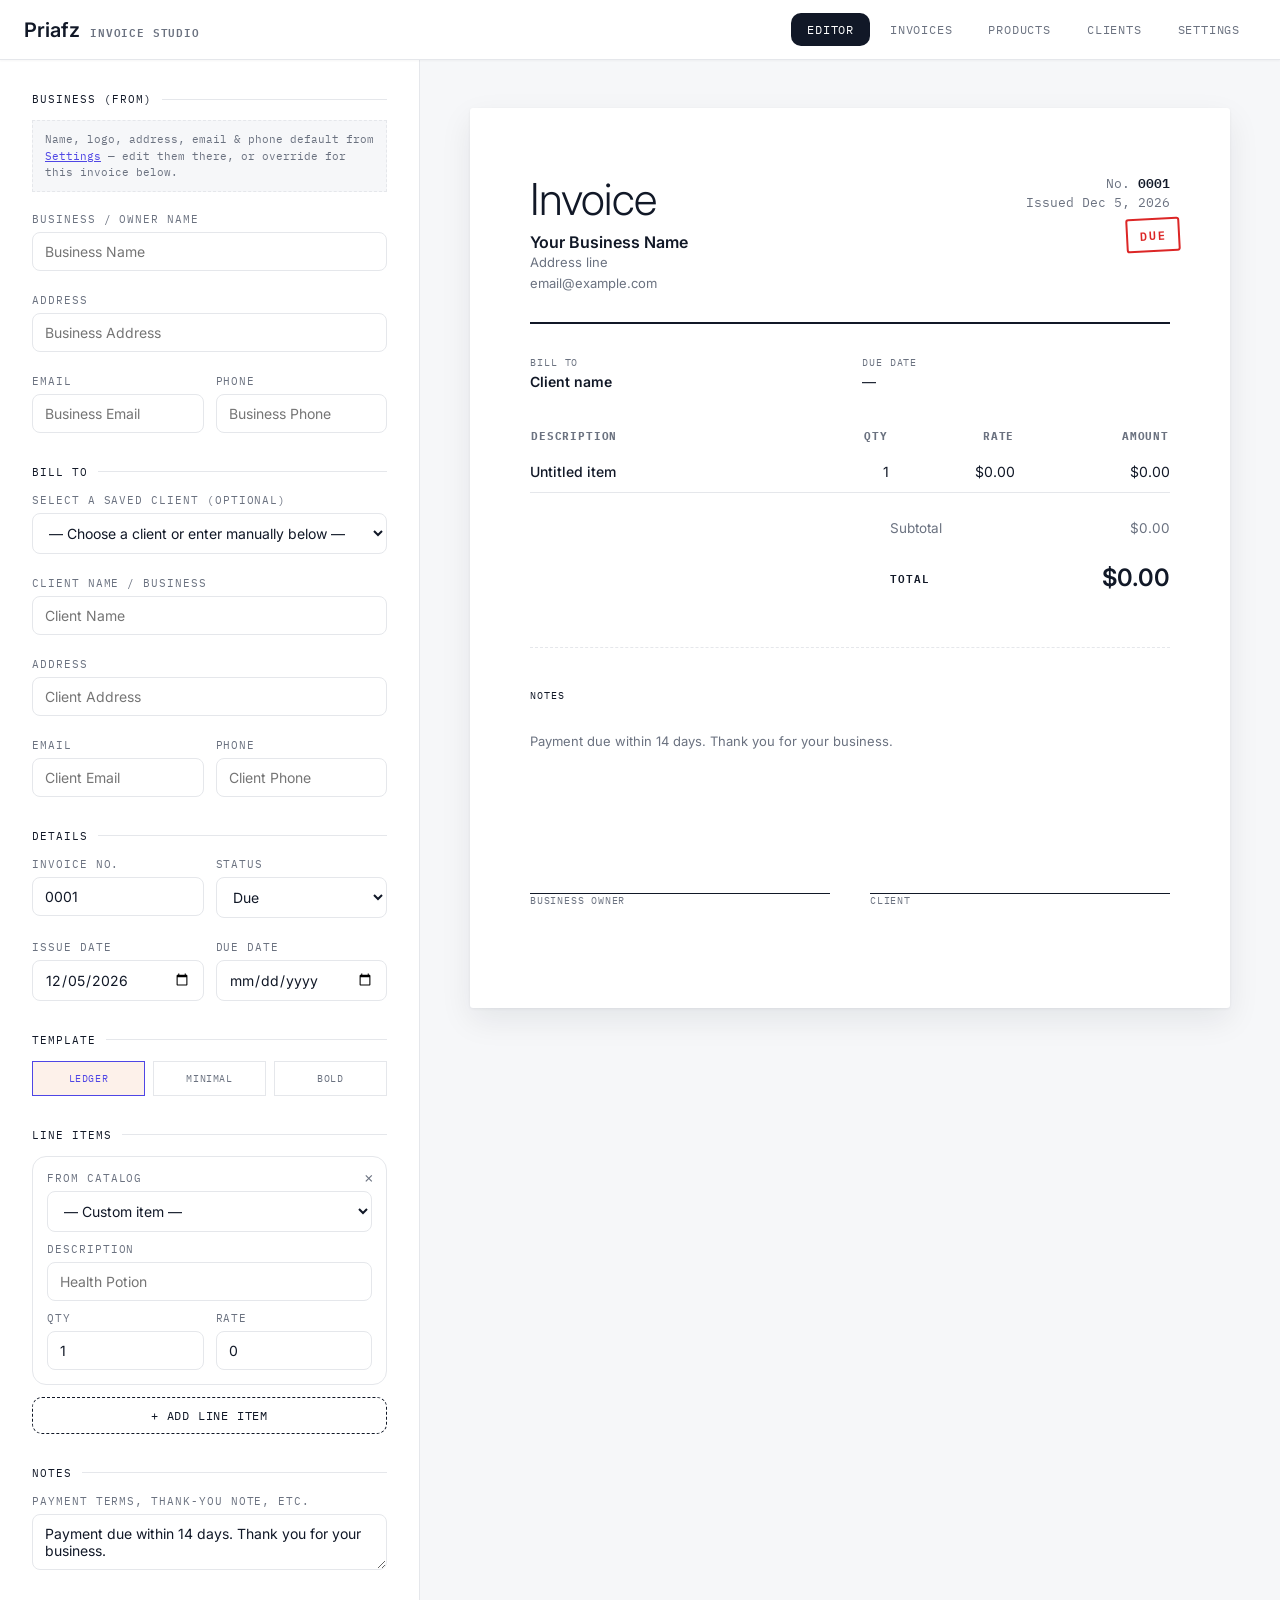
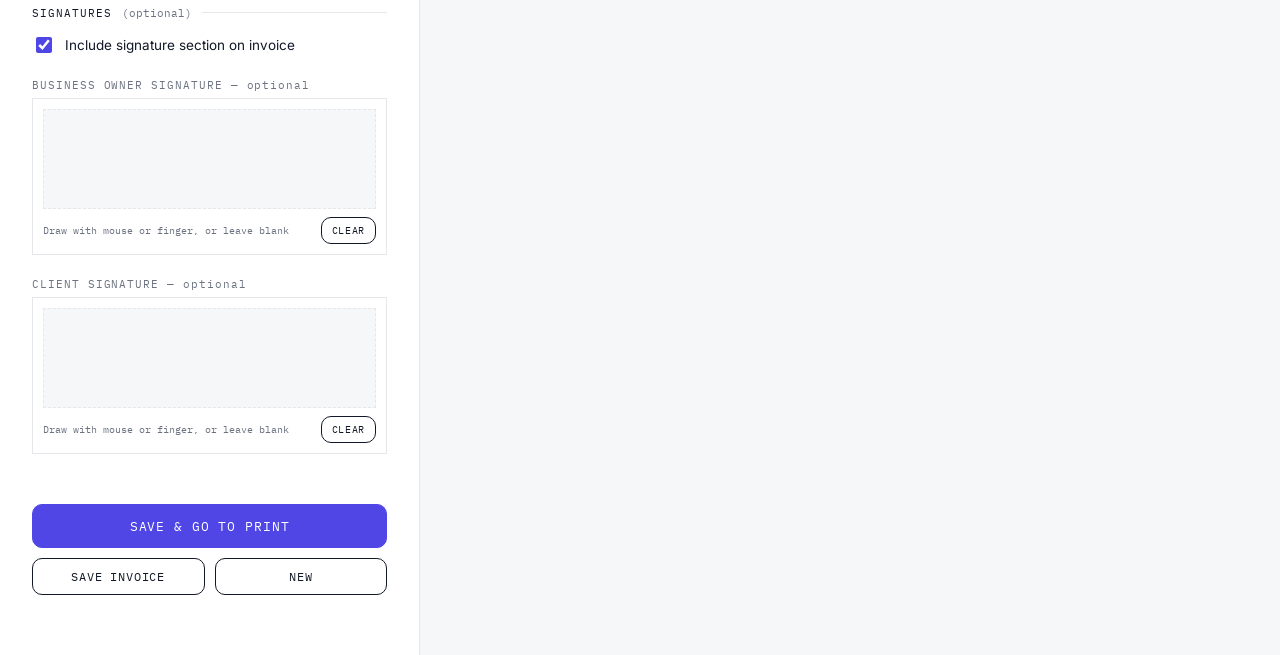
==== commit dc7aab43: "ui changes added icons and fixed some ui styles" ====
--- a/invoice.html
+++ b/invoice.html
@@ -13,8 +13,22 @@
 <meta name="apple-mobile-web-app-capable" content="yes">
 <meta name="apple-mobile-web-app-status-bar-style" content="default">
 <meta name="apple-mobile-web-app-title" content="Priafz">
-<link rel="apple-touch-icon" href="icons/apple-touch-icon.png">
-<link rel="icon" type="image/png" sizes="192x192" href="icons/icon-192.png">
+
+<link rel="apple-touch-icon" sizes="57x57" href="./icons/apple-icon-57x57.png">
+<link rel="apple-touch-icon" sizes="60x60" href="./icons/apple-icon-60x60.png">
+<link rel="apple-touch-icon" sizes="72x72" href="./icons/apple-icon-72x72.png">
+<link rel="apple-touch-icon" sizes="76x76" href="./icons/apple-icon-76x76.png">
+<link rel="apple-touch-icon" sizes="114x114" href="./icons/apple-icon-114x114.png">
+<link rel="apple-touch-icon" sizes="120x120" href="./icons/apple-icon-120x120.png">
+<link rel="apple-touch-icon" sizes="144x144" href="./icons/apple-icon-144x144.png">
+<link rel="apple-touch-icon" sizes="152x152" href="./icons/apple-icon-152x152.png">
+<link rel="apple-touch-icon" sizes="180x180" href="./icons/apple-icon-180x180.png">
+<link rel="icon" type="image/png" sizes="192x192"  href="./icons//android-icon-192x192.png">
+<link rel="icon" type="image/png" sizes="32x32" href="./icons/favicon-32x32.png">
+<link rel="icon" type="image/png" sizes="96x96" href="./icons/favicon-96x96.png">
+<link rel="icon" type="image/png" sizes="16x16" href="./icons/favicon-16x16.png">
+<link rel="manifest" href="/manifest.json">
+
 </head>
 <body data-page="invoice">
 
@@ -36,20 +50,20 @@
     <div class="settings-note">Name, logo, address, email &amp; phone default from <a href="settings.html">Settings</a> — edit them there, or override for this invoice below.</div>
     <div class="field-group">
       <label for="fromName">Business / owner name</label>
-      <input id="fromName" placeholder="Priafz Invoice Studio">
+      <input id="fromName" placeholder="Business Name">
     </div>
     <div class="field-group">
       <label for="fromAddress">Address</label>
-      <input id="fromAddress" placeholder="139 Cane St, Gotam City, Australia">
+      <input id="fromAddress" placeholder="Business Address">
     </div>
     <div class="field-row field-group">
       <div>
         <label for="fromEmail">Email</label>
-        <input id="fromEmail" type="email" placeholder="lawr@priafz.com">
+        <input id="fromEmail" type="email" placeholder="Business Email">
       </div>
       <div>
         <label for="fromPhone">Phone</label>
-        <input id="fromPhone" type="tel" placeholder="+61 4321 01345">
+        <input id="fromPhone" type="tel" placeholder="Business Phone">
       </div>
     </div>
 
@@ -62,20 +76,20 @@
     </div>
     <div class="field-group">
       <label for="toName">Client name / business</label>
-      <input id="toName" placeholder="Waine Industries">
+      <input id="toName" placeholder="Client Name">
     </div>
     <div class="field-group">
       <label for="toAddress">Address</label>
-      <input id="toAddress" placeholder="224 Parke Dr, Gotam, Australia">
+      <input id="toAddress" placeholder="Client Address">
     </div>
     <div class="field-row field-group">
       <div>
         <label for="toEmail">Email</label>
-        <input id="toEmail" type="email" placeholder="bruze@windustries.com">
+        <input id="toEmail" type="email" placeholder="Client Email">
       </div>
       <div>
         <label for="toPhone">Phone</label>
-        <input id="toPhone" type="tel" placeholder="+61 4321 22333">
+        <input id="toPhone" type="tel" placeholder="Client Phone">
       </div>
     </div>
 
--- a/styles.css
+++ b/styles.css
@@ -284,7 +284,7 @@
 body[data-page="print"] .topnav nav{width:100%; overflow-x:auto; -webkit-overflow-scrolling:touch;}
 }
 /* ---------- settings.html ---------- */
-body[data-page="settings"] .wrap{max-width:600px; margin:0 auto; padding:56px 32px 80px;}
+body[data-page="settings"] .wrap{max-width:900px; margin:0 auto; padding:48px 32px 80px;}
 body[data-page="settings"] .page-sub{font-family:'IBM Plex Mono',monospace; font-size:12px; color:var(--ink-soft); margin-bottom:40px; text-transform:uppercase; letter-spacing:0.08em;}
 body[data-page="settings"] .card{background:var(--paper); border:1px solid var(--line); border-radius:3px; padding:36px; margin-bottom:24px; box-shadow:0 1px 3px rgba(17,24,39,0.05);}
 body[data-page="settings"] .card h3{font-family:'IBM Plex Mono',monospace; font-size:11px; text-transform:uppercase; letter-spacing:0.09em; color:var(--ink); margin:0 0 24px; display:flex; align-items:center; gap:10px;}
@@ -308,12 +308,12 @@
 body[data-page="settings"] .logo-actions{display:flex; gap:10px; flex-wrap:wrap;}
 body[data-page="settings"] .sig-pad-wrap{border:1px solid var(--line); background:var(--paper-dim); padding:10px;}
 body[data-page="settings"] canvas.sig-pad{width:100%; height:120px; background:var(--paper); border:1px dashed var(--line); display:block; touch-action:none; cursor:crosshair;}
-@media (max-width: 600px){
+@media (max-width: 640px){
 body[data-page="settings"] .logo-row{flex-direction:column; align-items:flex-start;}
 body[data-page="settings"] .actions{flex-direction:column; align-items:stretch;}
 }
 /* ---------- products.html ---------- */
-body[data-page="products"] .wrap{max-width:900px; margin:0 auto; padding:56px 32px 80px;}
+body[data-page="products"] .wrap{max-width:900px; margin:0 auto; padding:48px 32px 80px;}
 body[data-page="products"] .page-sub{font-family:'IBM Plex Mono',monospace; font-size:12px; color:var(--ink-soft); margin-bottom:40px; text-transform:uppercase; letter-spacing:0.08em;}
 body[data-page="products"] .card{background:var(--paper); border:1px solid var(--line); border-radius:3px; padding:32px; margin-bottom:28px; box-shadow:0 1px 3px rgba(17,24,39,0.05);}
 body[data-page="products"] .card h3{font-family:'IBM Plex Mono',monospace; font-size:11px; text-transform:uppercase; letter-spacing:0.09em; color:var(--ink); margin:0 0 22px; display:flex; align-items:center; gap:10px;}
@@ -329,7 +329,7 @@
 body[data-page="products"] .row-actions{display:flex; gap:8px; justify-content:flex-end;}
 body[data-page="products"] .empty-note{font-family:'IBM Plex Mono',monospace; font-size:11.5px; color:var(--ink-soft); font-style:italic; padding:20px 0;}
 /* ---------- clients.html ---------- */
-body[data-page="clients"] .wrap{max-width:900px; margin:0 auto; padding:56px 32px 80px;}
+body[data-page="clients"] .wrap{max-width:900px; margin:0 auto; padding:48px 32px 80px;}
 body[data-page="clients"] .page-sub{font-family:'IBM Plex Mono',monospace; font-size:12px; color:var(--ink-soft); margin-bottom:40px; text-transform:uppercase; letter-spacing:0.08em;}
 body[data-page="clients"] .card{background:var(--paper); border:1px solid var(--line); border-radius:3px; padding:32px; margin-bottom:28px; box-shadow:0 1px 3px rgba(17,24,39,0.05);}
 body[data-page="clients"] .card h3{font-family:'IBM Plex Mono',monospace; font-size:11px; text-transform:uppercase; letter-spacing:0.09em; color:var(--ink); margin:0 0 22px; display:flex; align-items:center; gap:10px;}
@@ -344,13 +344,12 @@
 body[data-page="clients"] .btn-ghost:hover{background:var(--ink-soft); border-color:var(--ink-soft);}
 body[data-page="clients"] .row-actions{display:flex; gap:8px; justify-content:flex-end;}
 body[data-page="clients"] .empty-note{font-family:'IBM Plex Mono',monospace; font-size:11.5px; color:var(--ink-soft); font-style:italic; padding:20px 0;}
-@media (max-width: 600px){
+@media (max-width: 640){
 body[data-page="clients"] .page-top{display:flex; align-items:flex-end; justify-content:space-between; margin-bottom:28px; gap:20px; flex-wrap:wrap;}
 body[data-page="clients"] .page-top .action-row{margin:0;}
 body[data-page="clients"] h1.page-title{margin-bottom:0;}
-@media (max-width: 640px){
 body[data-page="clients"] .page-top{flex-direction:column; align-items:flex-start;}
 body[data-page="clients"] .page-top .action-row{width:100%;}
 body[data-page="clients"] .page-top .action-row .btn{flex:1;}
 }
-}
+
